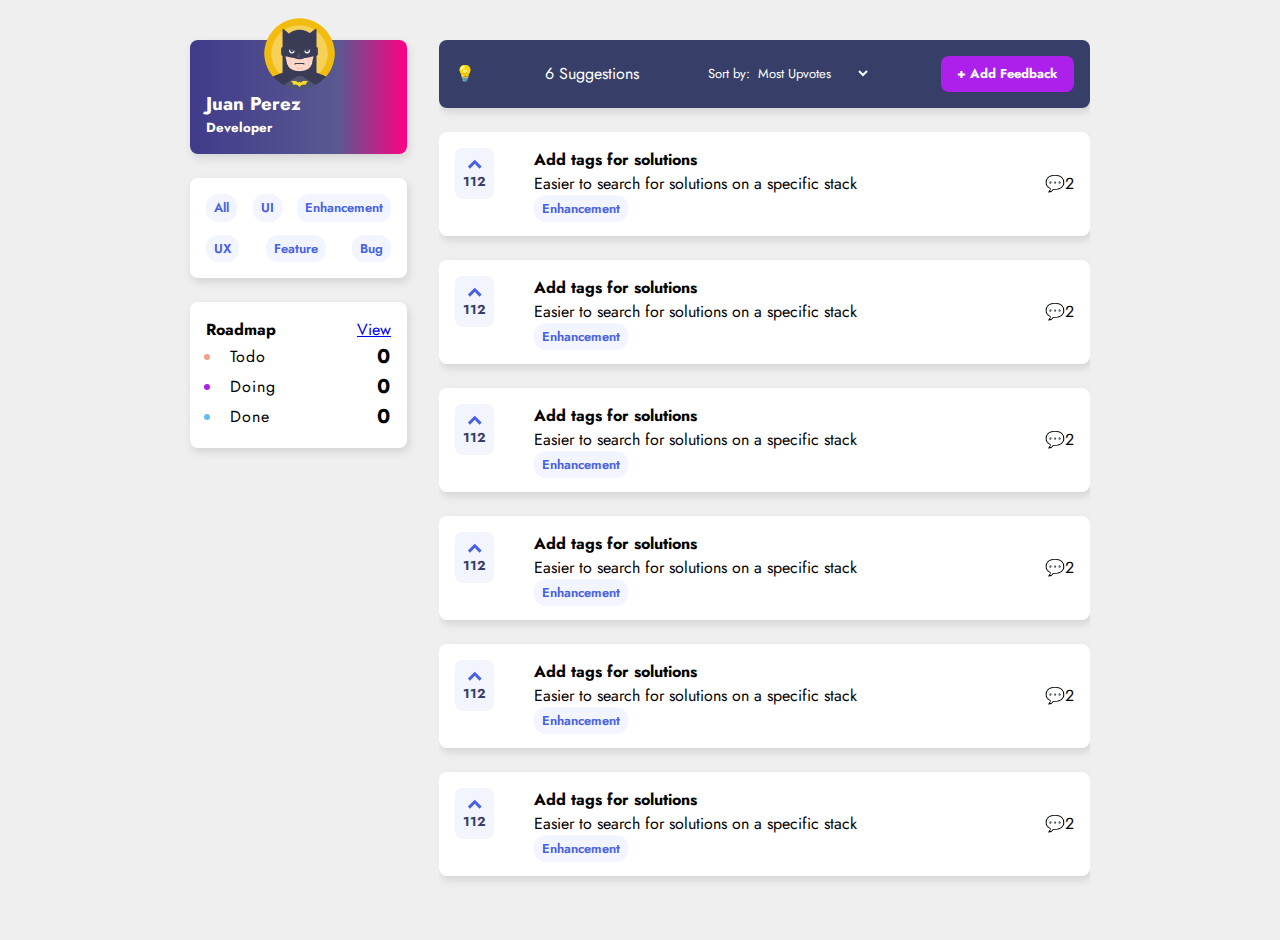
==== intermediate/index.html @ 01f6a16b "😌 Make reusable some other styles" ====
<!DOCTYPE html>
<html lang="en">

<head>
  <meta charset="UTF-8">
  <meta http-equiv="X-UA-Compatible" content="IE=edge">
  <meta name="viewport" content="width=device-width, initial-scale=1.0">
  <!-- FAVICON -->
  <link rel="icon" type="image/x-icon" href="./assets/favicon.ico">
  <!-- FONT FAMILY-->
  <link rel="preconnect" href="https://fonts.googleapis.com">
  <link rel="preconnect" href="https://fonts.gstatic.com" crossorigin>
  <link href="https://fonts.googleapis.com/css2?family=Jost:wght@300;400;500;600;700&display=swap" rel="stylesheet">
  <!-- CUSTOM STYLES -->
  <link rel="stylesheet" href="home.css">
  <title>Awesome web page</title>
  <!-- SCRIPTS -->
  <script src="./assets/home.js"></script>
</head>

<body class="container home-layout">
  <!-- PAGE HEADER-->
  <header class="home-layout-header">
    <!-- PROFILE CARD -->
    <aside id="profile-box" class="box">
      <img src="./assets/avatar4.png" alt="batman avatar">
      <h3>Juan Perez</h3>
      <h5>Developer</h5>
    </aside>
    <!-- TAGS -->
    <aside id="tag-box" class="box">
      <span class="tag">All</span>
    </aside>
    <!--  ROAD MAP -->
    <aside id="roadmap-box" class="box">
      <nav class="flex-row-spb-center">
        <h4>Roadmap</h4>
        <a href="./roadmap.html">View</a>
      </nav>
      <ul class="issue-status-list">
        <li>
          <div class="flex-row-spb-center">Todo <span>0</span></div>
        </li>
        <li>
          <div class="flex-row-spb-center">Doing <span>0</span></div>
        </li>
        <li>
          <div class="flex-row-spb-center">Done <span>0</span></div>
        </li>
      </ul>
    </aside>
  </header>
  <!-- MAIN CONTENT -->
  <main class="home-layout-content">
    <!-- ISSUES FILTER-->
    <nav class="issues-nav-header box flex-row-spb-center">
      <span>💡</span>
      <span>6 Suggestions</span>
      <label for="category" class="text-sm">
        Sort by:
        <select name="category" id="category">
          <option value="0">Most Upvotes</option>
          <option value="1">Most Recent</option>
          <option value="2">Most Commented</option>
        </select>
      </label>
      <a class="button button-primary text-sm" href="./new-issue.html">
        + Add Feedback
      </a>
    </nav>
    <!-- ISSUES LIST-->
    <section class="issues-list-container">

      <article class="box issue">
        <span class="votes-tile">
          <img src="./assets/up-arrow.svg" alt="up">
          <span>112</span>
        </span>
        <div>
          <h4>Add tags for solutions</h4>
          <p>Easier to search for solutions on a specific stack</p>
          <span class="tag">Enhancement</span>
        </div>
        <span class="comments">💬2</span>
      </article>

    </section>
  </main>
</body>

</html>
---- intermediate/home.css ----
@import "./style.css";

/*** HOME ***/
.container {
  margin: calc(var(--space-unit) * 5) auto 0;
  max-width: 900px;
}

.home-layout {
  display: grid;
  grid-template-columns: 3fr 9fr;
  column-gap: calc(var(--space-unit) * 4);
}

.home-layout .home-layout-content {
  height: 100%;
  overflow-y: hidden;
}

#profile-box {
  background-image: var(--main-gradient);
  color: white;
  padding-top: 50px;
  position: relative;
}

#profile-box>img {
  max-width: 75px;
  position: absolute;
  bottom: 55%;
  left: calc(50% - 37px);
  border-radius: 100%;
}

#tag-box {
  display: flex;
  flex-wrap: wrap;
  align-content: space-between;
  justify-content: space-between;
  height: 100px;
}

.issue-status-list>li:nth-child(1)::marker {
  color: var(--todo-color);
}

.issue-status-list>li:nth-child(2)::marker {
  color: var(--doing-color);
}

.issue-status-list>li:nth-child(3)::marker {
  color: var(--done-color);
}

.issues-nav-header select {
  background-color: var(--dark-color);
  border: none;
  color: white;
  cursor: pointer;
}

.issues-nav-header select:focus {
  border: none;
  outline: none;
}

.issues-list-container {
  margin-top: calc(var(--space-unit) * 3);
  max-height: calc(100% - 145px);
  overflow-y: auto;
}


.issue {
  display: flex;
  column-gap: calc(var(--space-unit) * 5);
  align-items: flex-start;
}

.issue .comments {
  justify-content: end;
  margin-left: auto;
  align-self: center;
}
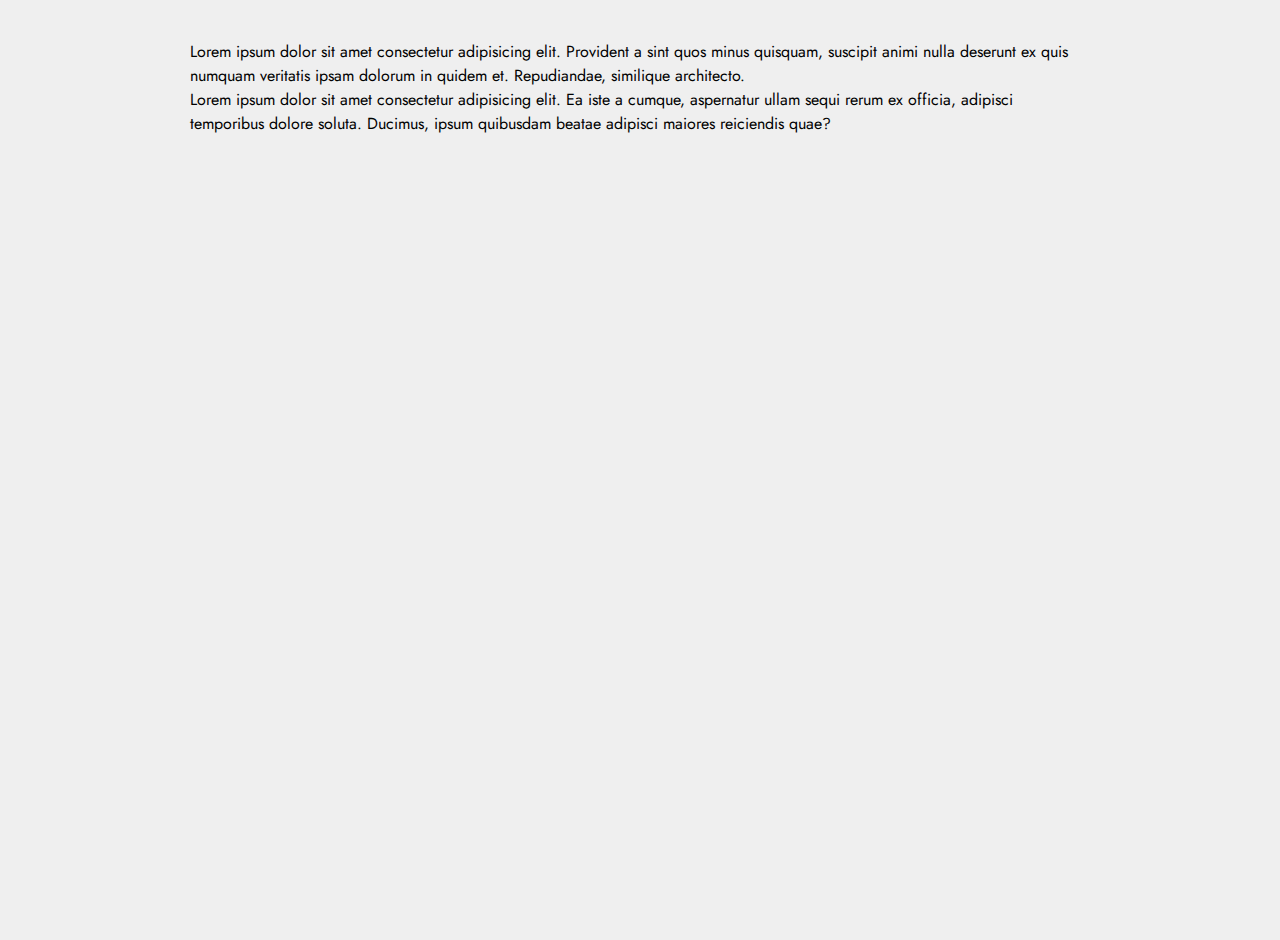
==== commit 6cd73976: "Intermediate Class 01: Initial styles" ====
--- a/intermediate/index.html
+++ b/intermediate/index.html
@@ -5,86 +5,25 @@
   <meta charset="UTF-8">
   <meta http-equiv="X-UA-Compatible" content="IE=edge">
   <meta name="viewport" content="width=device-width, initial-scale=1.0">
-  <!-- FAVICON -->
-  <link rel="icon" type="image/x-icon" href="./assets/favicon.ico">
+  <link rel="shortcut icon" href="./assets/favicon.ico" type="image/x-icon">
   <!-- FONT FAMILY-->
   <link rel="preconnect" href="https://fonts.googleapis.com">
   <link rel="preconnect" href="https://fonts.gstatic.com" crossorigin>
   <link href="https://fonts.googleapis.com/css2?family=Jost:wght@300;400;500;600;700&display=swap" rel="stylesheet">
-  <!-- CUSTOM STYLES -->
-  <link rel="stylesheet" href="home.css">
+  <link rel="stylesheet" href="style.css">
   <title>Awesome web page</title>
-  <!-- SCRIPTS -->
-  <script src="./assets/home.js"></script>
 </head>
 
-<body class="container home-layout">
+<body class="container">
   <!-- PAGE HEADER-->
-  <header class="home-layout-header">
-    <!-- PROFILE CARD -->
-    <aside id="profile-box" class="box">
-      <img src="./assets/avatar4.png" alt="batman avatar">
-      <h3>Juan Perez</h3>
-      <h5>Developer</h5>
-    </aside>
-    <!-- TAGS -->
-    <aside id="tag-box" class="box">
-      <span class="tag">All</span>
-    </aside>
-    <!--  ROAD MAP -->
-    <aside id="roadmap-box" class="box">
-      <nav class="flex-row-spb-center">
-        <h4>Roadmap</h4>
-        <a href="./roadmap.html">View</a>
-      </nav>
-      <ul class="issue-status-list">
-        <li>
-          <div class="flex-row-spb-center">Todo <span>0</span></div>
-        </li>
-        <li>
-          <div class="flex-row-spb-center">Doing <span>0</span></div>
-        </li>
-        <li>
-          <div class="flex-row-spb-center">Done <span>0</span></div>
-        </li>
-      </ul>
-    </aside>
+  <header>
+    Lorem ipsum dolor sit amet consectetur adipisicing elit. Provident a sint quos minus quisquam, suscipit animi nulla
+    deserunt ex quis numquam veritatis ipsam dolorum in quidem et. Repudiandae, similique architecto.
   </header>
   <!-- MAIN CONTENT -->
-  <main class="home-layout-content">
-    <!-- ISSUES FILTER-->
-    <nav class="issues-nav-header box flex-row-spb-center">
-      <span>💡</span>
-      <span>6 Suggestions</span>
-      <label for="category" class="text-sm">
-        Sort by:
-        <select name="category" id="category">
-          <option value="0">Most Upvotes</option>
-          <option value="1">Most Recent</option>
-          <option value="2">Most Commented</option>
-        </select>
-      </label>
-      <a class="button button-primary text-sm" href="./new-issue.html">
-        + Add Feedback
-      </a>
-    </nav>
-    <!-- ISSUES LIST-->
-    <section class="issues-list-container">
-
-      <article class="box issue">
-        <span class="votes-tile">
-          <img src="./assets/up-arrow.svg" alt="up">
-          <span>112</span>
-        </span>
-        <div>
-          <h4>Add tags for solutions</h4>
-          <p>Easier to search for solutions on a specific stack</p>
-          <span class="tag">Enhancement</span>
-        </div>
-        <span class="comments">💬2</span>
-      </article>
-
-    </section>
+  <main>
+    Lorem ipsum dolor sit amet consectetur adipisicing elit. Ea iste a cumque, aspernatur ullam sequi rerum ex officia,
+    adipisci temporibus dolore soluta. Ducimus, ipsum quibusdam beatae adipisci maiores reiciendis quae?
   </main>
 </body>
 
--- a/intermediate/style.css
+++ b/intermediate/style.css
@@ -0,0 +1,12 @@
+@import "./reset-styles.css";
+@import "./variables.css";
+
+body {
+  background-color: var(--light-color);
+  font-family: 'Jost', sans-serif;
+}
+
+.container {
+  max-width: 900px;
+  margin: calc(var(--space-unit) * 5) auto 0;
+}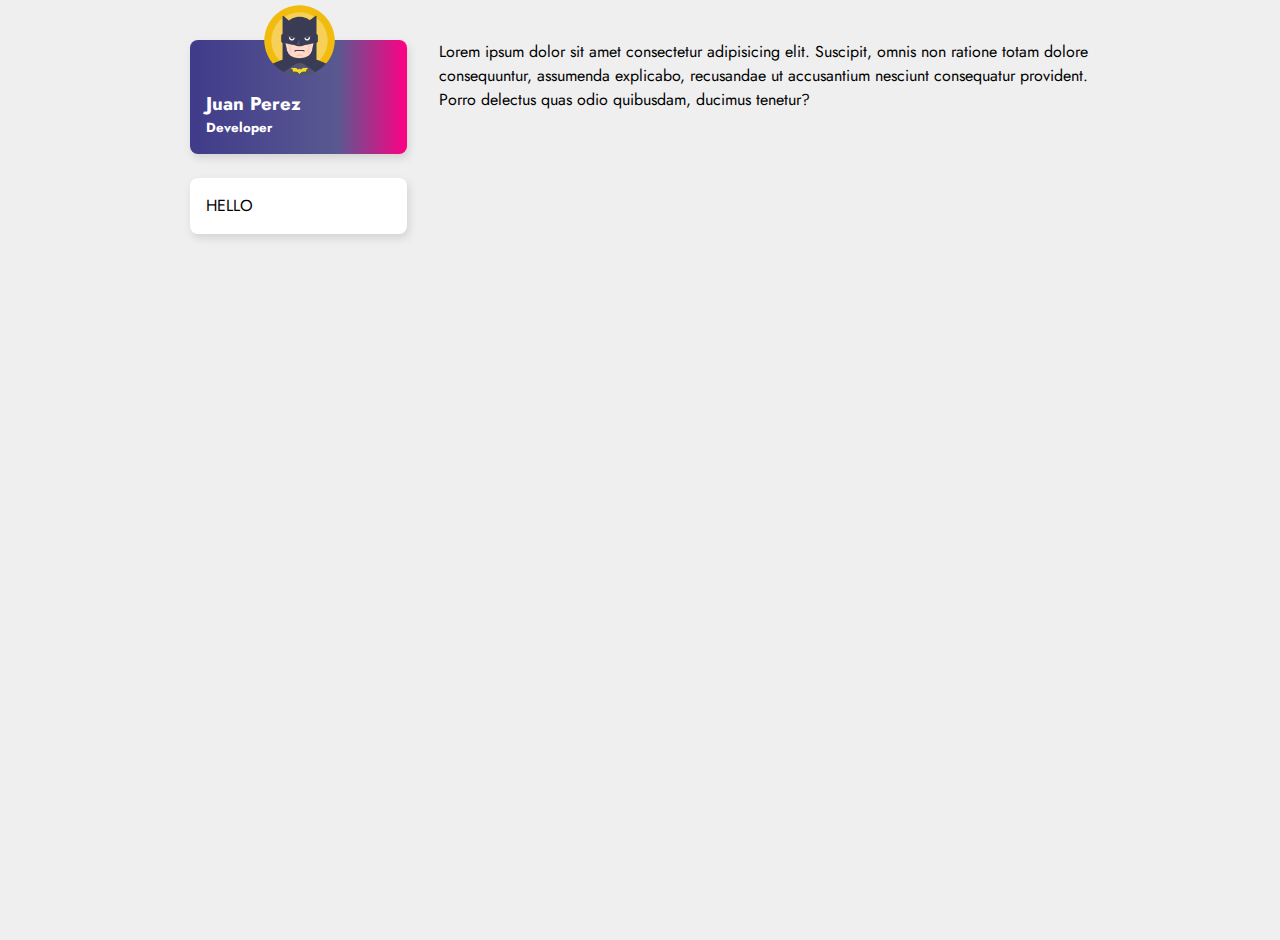
==== commit eb563039: "🤯 Intermediate Class 02: Layout, profile box and positioning" ====
--- a/intermediate/index.html
+++ b/intermediate/index.html
@@ -14,16 +14,21 @@
   <title>Awesome web page</title>
 </head>
 
-<body class="container">
+<body class="container home-layout">
   <!-- PAGE HEADER-->
-  <header>
-    Lorem ipsum dolor sit amet consectetur adipisicing elit. Provident a sint quos minus quisquam, suscipit animi nulla
-    deserunt ex quis numquam veritatis ipsam dolorum in quidem et. Repudiandae, similique architecto.
+  <header class="home-layout-header">
+    <aside id="profile-box" class="box">
+      <img src="./assets/avatar4.png" alt="avatar">
+      <h3>Juan Perez</h3>
+      <h5>Developer</h5>
+    </aside>
+    <div class="box">HELLO</div>
   </header>
   <!-- MAIN CONTENT -->
-  <main>
-    Lorem ipsum dolor sit amet consectetur adipisicing elit. Ea iste a cumque, aspernatur ullam sequi rerum ex officia,
-    adipisci temporibus dolore soluta. Ducimus, ipsum quibusdam beatae adipisci maiores reiciendis quae?
+  <main class="home-layout-content">
+    Lorem ipsum dolor sit amet consectetur adipisicing elit. Suscipit, omnis non ratione totam dolore consequuntur,
+    assumenda explicabo, recusandae ut accusantium nesciunt consequatur provident. Porro delectus quas odio quibusdam,
+    ducimus tenetur?
   </main>
 </body>
 
--- a/intermediate/style.css
+++ b/intermediate/style.css
@@ -9,4 +9,40 @@
 .container {
   max-width: 900px;
   margin: calc(var(--space-unit) * 5) auto 0;
+}
+
+.home-layout {
+  display: grid;
+  grid-template-columns: 3fr 9fr;
+  column-gap: calc(var(--space-unit) * 4);
+}
+
+.home-layout .home-layout-content{
+  height: 100%;
+}
+
+#profile-box {
+  background-image: var(--main-gradiente);
+  color: white;
+  padding-top:50px ;
+  position: relative;
+}
+
+.box {
+  border-radius: 8px;
+  padding: calc(var(--space-unit) * 2);
+  background-color: white;
+  box-shadow: 2px 4px 8px lightgrey;
+}
+
+.box~.box{
+  margin-top: calc(var(--space-unit) * 3);
+}
+
+#profile-box > img {
+  max-width: 75px;
+  border-radius: 100%;
+  position: absolute;
+  left: calc(50% - 37px);
+  top: -37px;
 }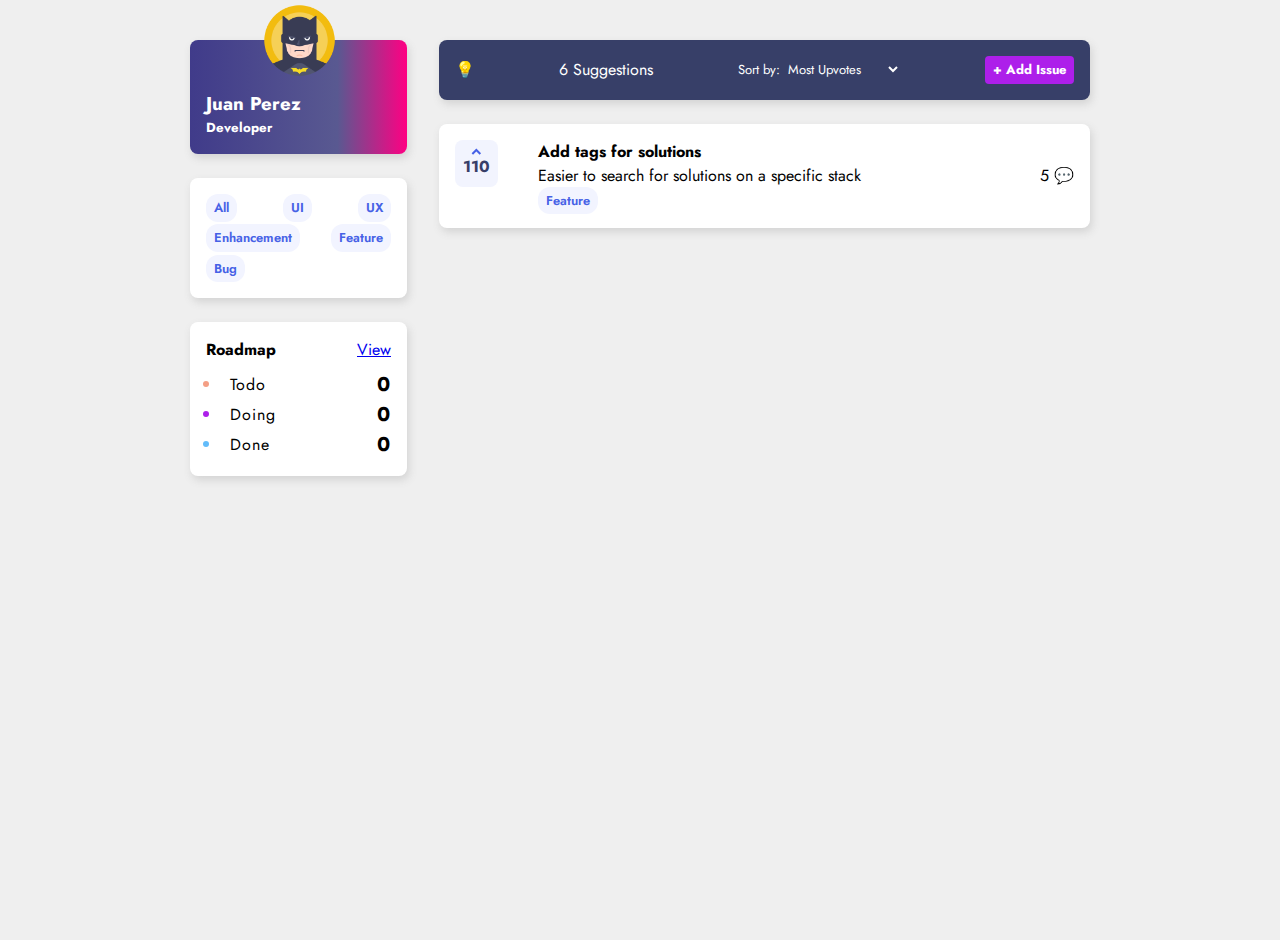
==== commit 79ccfa08: "Intermediate Class 03: Complete our home section" ====
--- a/intermediate/index.html
+++ b/intermediate/index.html
@@ -17,18 +17,71 @@
 <body class="container home-layout">
   <!-- PAGE HEADER-->
   <header class="home-layout-header">
+    <!-- PROFILE BOX -->
     <aside id="profile-box" class="box">
       <img src="./assets/avatar4.png" alt="avatar">
       <h3>Juan Perez</h3>
       <h5>Developer</h5>
     </aside>
-    <div class="box">HELLO</div>
+    <!-- TAGS BOX -->
+    <aside class="box" id="tag-box">
+      <span class="tag">All</span>
+      <span class="tag">UI</span>
+      <span class="tag">UX</span>
+      <span class="tag">Enhancement</span>
+      <span class="tag">Feature</span>
+      <span class="tag">Bug</span>
+    </aside>
+    <!-- ROAD MAP BOX-->
+    <aside class="box" id="roadmap-box">
+      <nav class="flex-row-spb-center ">
+        <h4>Roadmap</h4>
+        <a href="#">View</a>
+      </nav>
+      <ul>
+        <li>
+          <div class="flex-row-spb-center ">Todo <span>0</span></div>
+        </li>
+        <li>
+          <div class="flex-row-spb-center ">Doing <span>0</span></div>
+        </li>
+        <li>
+          <div class="flex-row-spb-center ">Done <span>0</span></div>
+        </li>
+      </ul>
+    </aside>
   </header>
   <!-- MAIN CONTENT -->
   <main class="home-layout-content">
-    Lorem ipsum dolor sit amet consectetur adipisicing elit. Suscipit, omnis non ratione totam dolore consequuntur,
-    assumenda explicabo, recusandae ut accusantium nesciunt consequatur provident. Porro delectus quas odio quibusdam,
-    ducimus tenetur?
+    <!-- ISSUES NAV -->
+    <nav class="box flex-row-spb-center issues-nav-header">
+      <span>💡</span>
+      <span>6 Suggestions</span>
+      <label for="category" class="text-sm">
+        Sort by:
+        <select name="category" id="category">
+          <option value="0">Most Upvotes</option>
+          <option value="1">Most Recent</option>
+          <option value="2">Most Commented</option>
+        </select>
+      </label>
+      <a href="#" class="button-primary">+ Add Issue</a>
+    </nav>
+    <!-- ISSUES LIST-->
+    <section class="issues-list-container ">
+      <article class="box issue">
+        <span class="votes-tile">
+          <img src="./assets/up-arrow.svg" alt="up">
+          <span>110</span>
+        </span>
+        <div>
+          <h4>Add tags for solutions</h4>
+          <p>Easier to search for solutions on a specific stack</p>
+          <span class="tag">Feature</span>
+        </div>
+        <span class="comments">5 💬</span>
+      </article>
+    </section>
   </main>
 </body>
 
--- a/intermediate/style.css
+++ b/intermediate/style.css
@@ -17,14 +17,14 @@
   column-gap: calc(var(--space-unit) * 4);
 }
 
-.home-layout .home-layout-content{
+.home-layout .home-layout-content {
   height: 100%;
 }
 
 #profile-box {
   background-image: var(--main-gradiente);
   color: white;
-  padding-top:50px ;
+  padding-top: 50px;
   position: relative;
 }
 
@@ -35,14 +35,141 @@
   box-shadow: 2px 4px 8px lightgrey;
 }
 
-.box~.box{
+.box~.box {
   margin-top: calc(var(--space-unit) * 3);
 }
 
-#profile-box > img {
+#profile-box>img {
   max-width: 75px;
   border-radius: 100%;
   position: absolute;
   left: calc(50% - 37px);
   top: -37px;
+}
+
+.tag {
+  padding: calc(var(--space-unit) * .5) var(--space-unit);
+  background-color: var(--bg-tag-color);
+  color: var(--link-color);
+  border-radius: 12px;
+  font-weight: 600;
+  cursor: pointer;
+  transition: all 300ms ease-in-out;
+  font-size: var(--text-sm);
+}
+
+.tag:hover {
+  background-color: var(--link-color);
+  color: var(--bg-tag-color);
+}
+
+#tag-box {
+  display: flex;
+  flex-wrap: wrap;
+  align-content: space-between;
+  justify-content: space-between;
+  height: 120px;
+}
+
+#roadmap-box ul {
+  padding-inline-start: calc(var(--space-unit) * 2);
+  margin-top: var(--space-unit);
+}
+
+#roadmap-box ul>li {
+  padding-left: var(--space-unit);
+  letter-spacing: 1px;
+  font-size: var(--text-default);
+
+}
+
+#roadmap-box ul>li span {
+  font-weight: bold;
+  font-size: var(--text-lg);
+}
+
+.flex-row-spb-center {
+  display: flex;
+  justify-content: space-between;
+  align-items: center;
+}
+
+#roadmap-box ul>li::marker {
+  font-size: 18px;
+}
+
+#roadmap-box ul>li:nth-child(1)::marker {
+  color: var(--todo-color);
+}
+
+#roadmap-box ul>li:nth-child(2)::marker {
+  color: var(--doing-color);
+}
+
+#roadmap-box ul>li:nth-child(3)::marker {
+  color: var(--done-color);
+}
+
+.issues-nav-header {
+  background-color: var(--dark-color);
+  color: white;
+}
+
+.text-sm {
+  font-size: var(--text-sm);
+}
+
+.issues-nav-header select {
+  background-color: var(--dark-color);
+  border: none;
+  color: white;
+}
+
+.issues-nav-header select:focus {
+  border: none;
+  outline: none;
+}
+
+.button-primary {
+  background-color: var(--doing-color);
+  border-radius: 4px;
+  border: none;
+  color: white;
+  font-weight: bold;
+  padding: calc(var(--space-unit) * .5) var(--space-unit);
+  cursor: pointer;
+  transition: all 250ms ease-in-out;
+  text-decoration: none;
+  font-size: var(--text-sm);
+}
+
+.button-primary:hover {
+  background-color: var(--doing-hover-color);
+}
+
+.issue {
+  display: flex;
+  align-items: flex-start;
+  column-gap: calc(var(--space-unit) * 5);
+}
+
+.issues-list-container {
+  margin-top: calc(var(--space-unit) * 3);
+}
+
+.issue .comments {
+  margin-left: auto;
+  align-self: center;
+}
+
+.votes-tile {
+  background-color: #F2F4FE;
+  padding: var(--space-unit);
+  border-radius: 8px;
+  color: var(--dark-color);
+  font-weight: bold;
+  display: flex;
+  flex-direction: column;
+  align-items: center;
+  cursor: pointer;
 }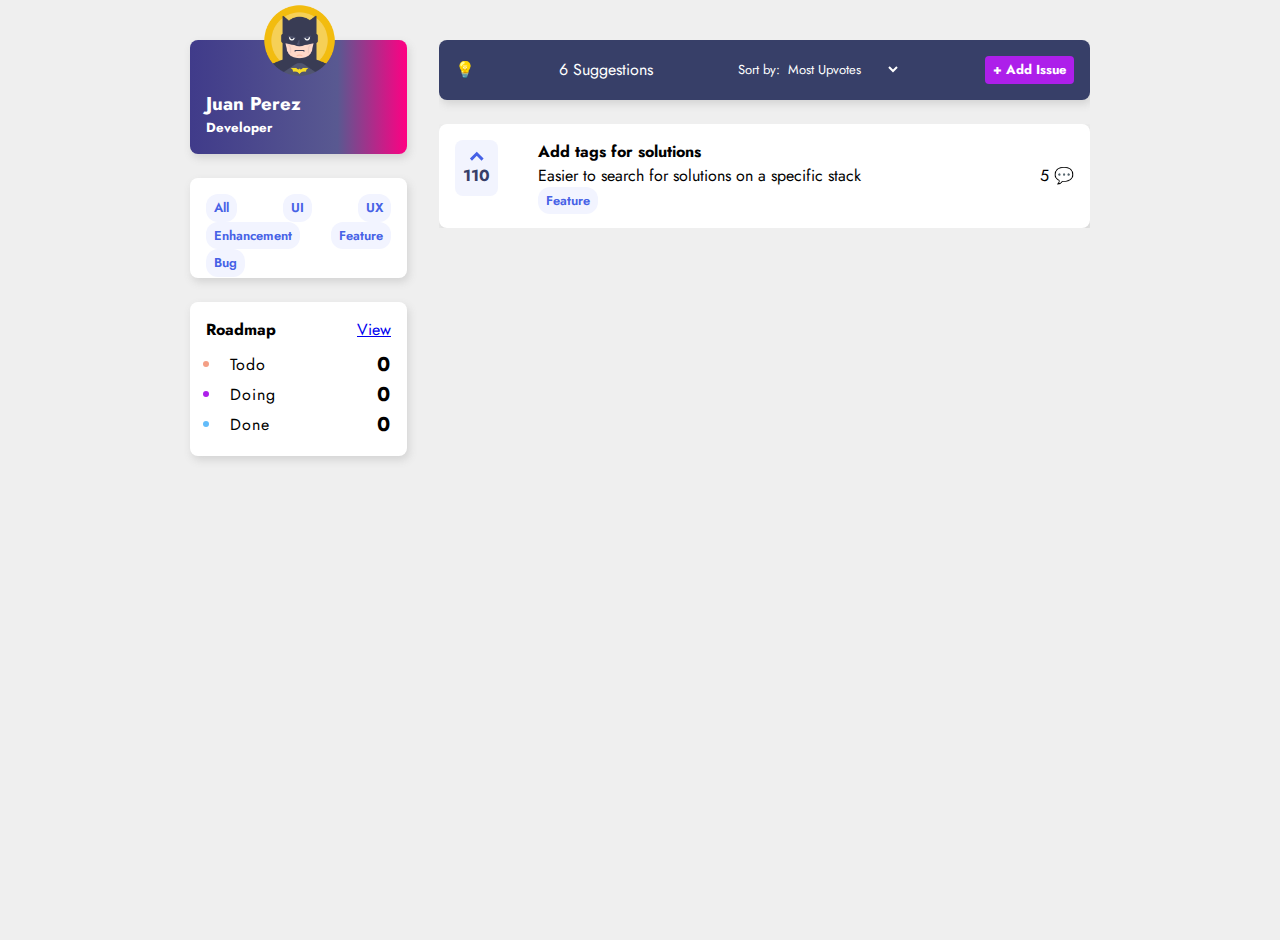
==== commit 13c4457d: "🪄 Modularize our css code" ====
--- a/intermediate/index.html
+++ b/intermediate/index.html
@@ -10,7 +10,7 @@
   <link rel="preconnect" href="https://fonts.googleapis.com">
   <link rel="preconnect" href="https://fonts.gstatic.com" crossorigin>
   <link href="https://fonts.googleapis.com/css2?family=Jost:wght@300;400;500;600;700&display=swap" rel="stylesheet">
-  <link rel="stylesheet" href="style.css">
+  <link rel="stylesheet" href="home.css">
   <title>Awesome web page</title>
 </head>
 
@@ -65,7 +65,7 @@
           <option value="2">Most Commented</option>
         </select>
       </label>
-      <a href="#" class="button-primary">+ Add Issue</a>
+      <a href="./new-issue.html" class="button-primary text-sm">+ Add Issue</a>
     </nav>
     <!-- ISSUES LIST-->
     <section class="issues-list-container ">
--- a/intermediate/home.css
+++ b/intermediate/home.css
@@ -0,0 +1,125 @@
+@import "./style.css";
+
+/*** HOME ***/
+.container {
+  margin: calc(var(--space-unit) * 5) auto 0;
+  max-width: 900px;
+}
+
+.home-layout {
+  display: grid;
+  grid-template-columns: 3fr 9fr;
+  column-gap: calc(var(--space-unit) * 4);
+}
+
+.home-layout .home-layout-content {
+  height: 100%;
+  overflow-y: hidden;
+}
+
+#profile-box {
+  background-image: var(--main-gradiente);
+  color: white;
+  padding-top: 50px;
+  position: relative;
+}
+
+#profile-box>img {
+  max-width: 75px;
+  position: absolute;
+  top: -37px;
+  left: calc(50% - 37px);
+  border-radius: 100%;
+}
+
+#tag-box {
+  display: flex;
+  flex-wrap: wrap;
+  align-content: space-between;
+  justify-content: space-between;
+  height: 100px;
+}
+
+#roadmap-box ul {
+  padding-inline-start: calc(var(--space-unit) * 2);
+  margin-top: calc(var(--space-unit) * 1);
+}
+
+#roadmap-box ul>li {
+  padding-left: calc(var(--space-unit) * 1);
+  letter-spacing: 1px;
+  font-size: var(--text-default);
+}
+
+#roadmap-box ul>li span {
+  font-weight: bold;
+  font-size: var(--text-lg);
+}
+
+#roadmap-box ul>li::marker {
+  font-size: 18px;
+}
+
+#roadmap-box ul>li:nth-child(1)::marker {
+  color: var(--todo-color);
+}
+
+#roadmap-box ul>li:nth-child(2)::marker {
+  color: var(--doing-color);
+}
+
+#roadmap-box ul>li:nth-child(3)::marker {
+  color: var(--done-color);
+}
+
+.issues-nav-header {
+  background-color: var(--dark-color);
+  color: white;
+}
+
+.issues-nav-header select {
+  background-color: var(--dark-color);
+  border: none;
+  color: white;
+  cursor: pointer;
+}
+
+.issues-nav-header select:focus {
+  border: none;
+  outline: none;
+}
+
+.issues-list-container {
+  margin-top: calc(var(--space-unit) * 3);
+  max-height: calc(100% - 145px);
+  overflow-y: auto;
+}
+
+.votes-tile {
+  background-color: #F2F4FE;
+  padding: calc(var(--space-unit) * 1);
+  border-radius: 8px;
+  color: var(--dark-color);
+  font-weight: bold;
+  display: inline-flex;
+  flex-direction: column;
+  align-items: center;
+  cursor: pointer;
+}
+
+.votes-tile img {
+  width: 16px;
+  height: 16px;
+}
+
+.issue {
+  display: flex;
+  column-gap: calc(var(--space-unit) * 5);
+  align-items: flex-start;
+}
+
+.issue .comments {
+  justify-content: end;
+  margin-left: auto;
+  align-self: center;
+}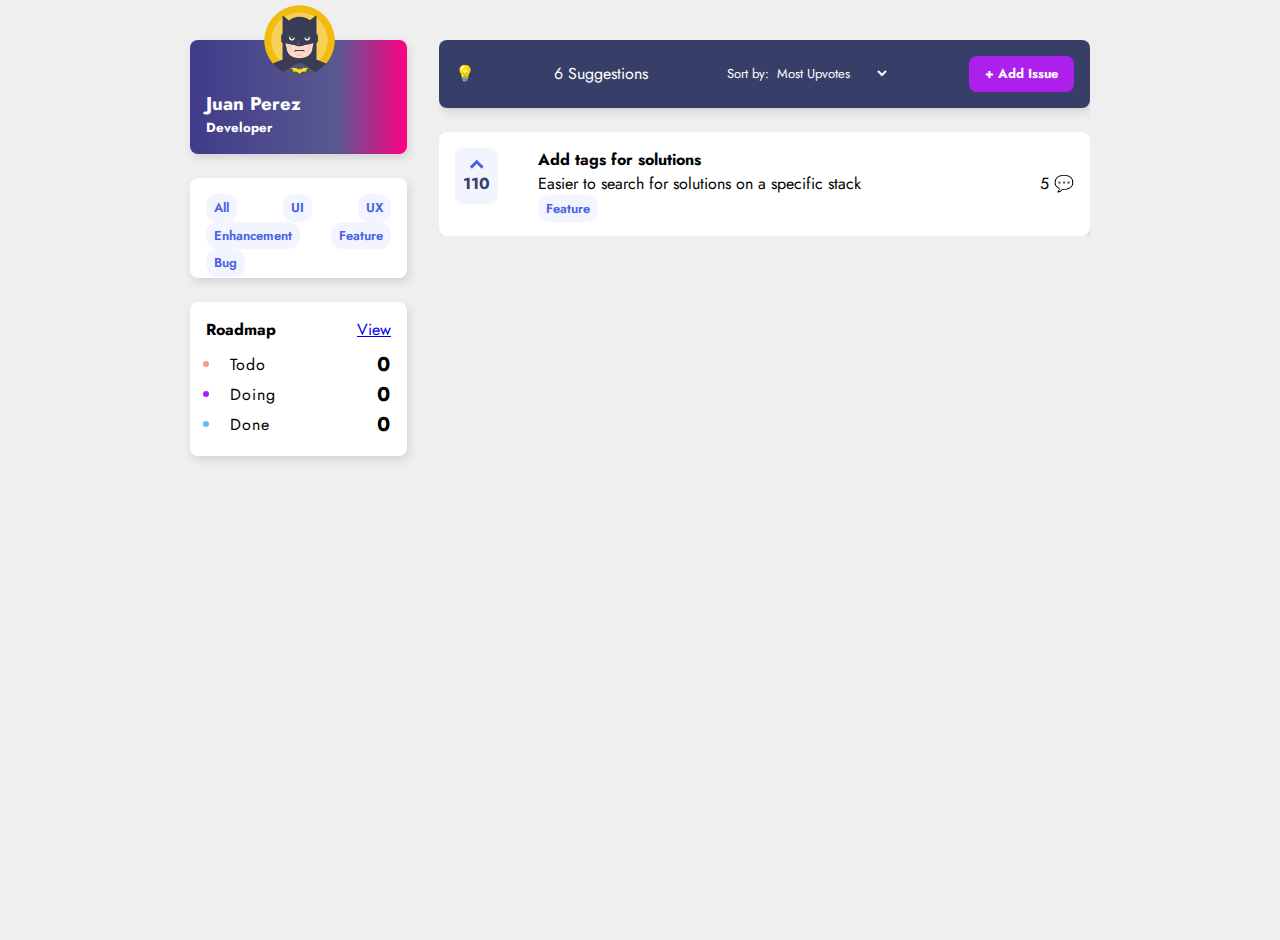
==== commit 4043ea0b: "💅 Style new issue section" ====
--- a/intermediate/index.html
+++ b/intermediate/index.html
@@ -65,7 +65,7 @@
           <option value="2">Most Commented</option>
         </select>
       </label>
-      <a href="./new-issue.html" class="button-primary text-sm">+ Add Issue</a>
+      <a href="./new-issue.html" class="button button-primary text-sm">+ Add Issue</a>
     </nav>
     <!-- ISSUES LIST-->
     <section class="issues-list-container ">
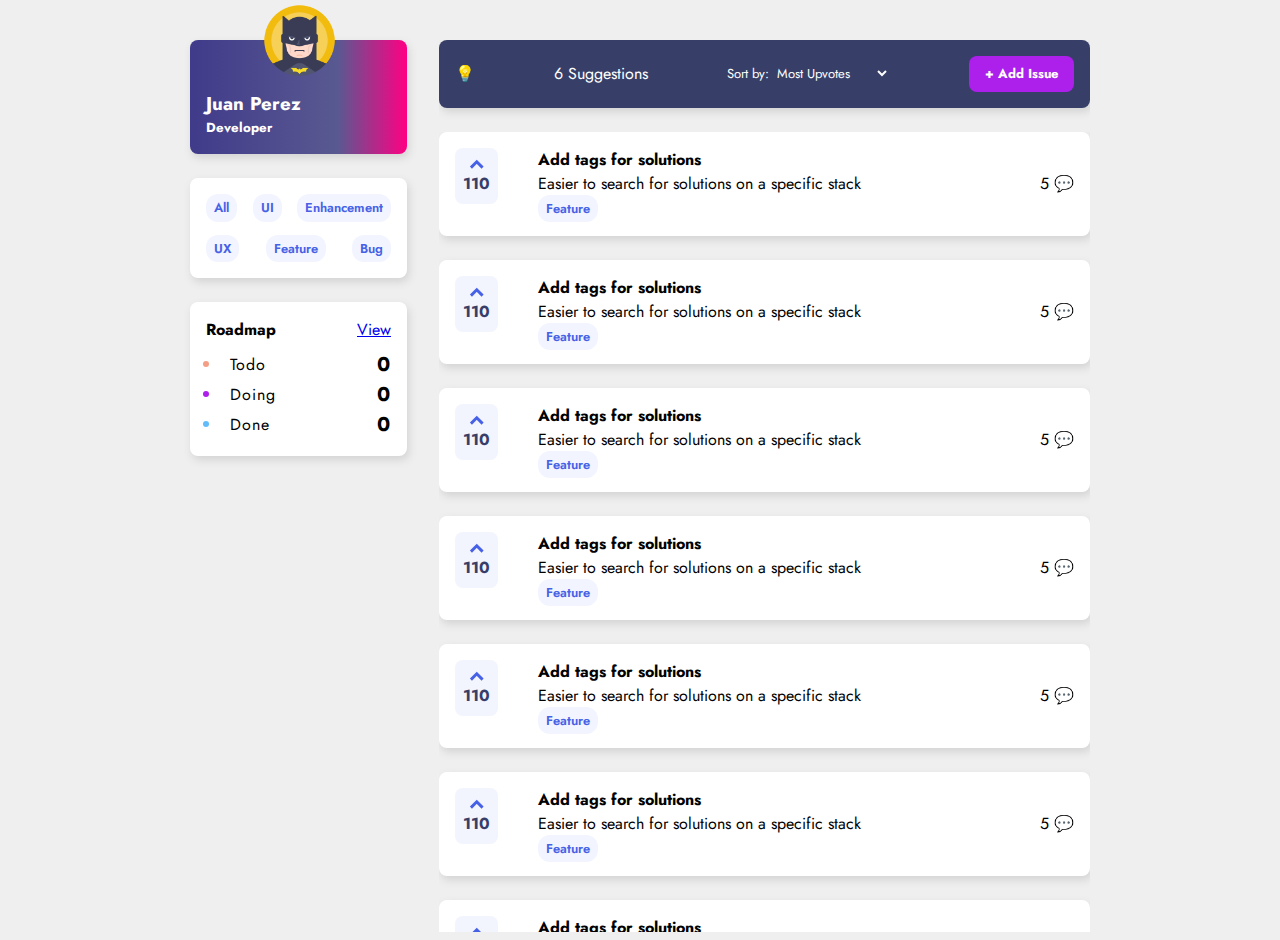
==== commit 7da8a29a: "🧑‍🚀 Intermediate Class 04: Roadmap section" ====
--- a/intermediate/index.html
+++ b/intermediate/index.html
@@ -12,6 +12,8 @@
   <link href="https://fonts.googleapis.com/css2?family=Jost:wght@300;400;500;600;700&display=swap" rel="stylesheet">
   <link rel="stylesheet" href="home.css">
   <title>Awesome web page</title>
+  <!-- SCRIPTS -->
+  <script src="./assets/home.js"></script>
 </head>
 
 <body class="container home-layout">
@@ -26,17 +28,12 @@
     <!-- TAGS BOX -->
     <aside class="box" id="tag-box">
       <span class="tag">All</span>
-      <span class="tag">UI</span>
-      <span class="tag">UX</span>
-      <span class="tag">Enhancement</span>
-      <span class="tag">Feature</span>
-      <span class="tag">Bug</span>
     </aside>
     <!-- ROAD MAP BOX-->
     <aside class="box" id="roadmap-box">
       <nav class="flex-row-spb-center ">
         <h4>Roadmap</h4>
-        <a href="#">View</a>
+        <a href="./roadmap.html">View</a>
       </nav>
       <ul>
         <li>
--- a/intermediate/home.css
+++ b/intermediate/home.css
@@ -91,7 +91,7 @@
 
 .issues-list-container {
   margin-top: calc(var(--space-unit) * 3);
-  max-height: calc(100% - 145px);
+  height: calc(100% - 100px);
   overflow-y: auto;
 }
 
